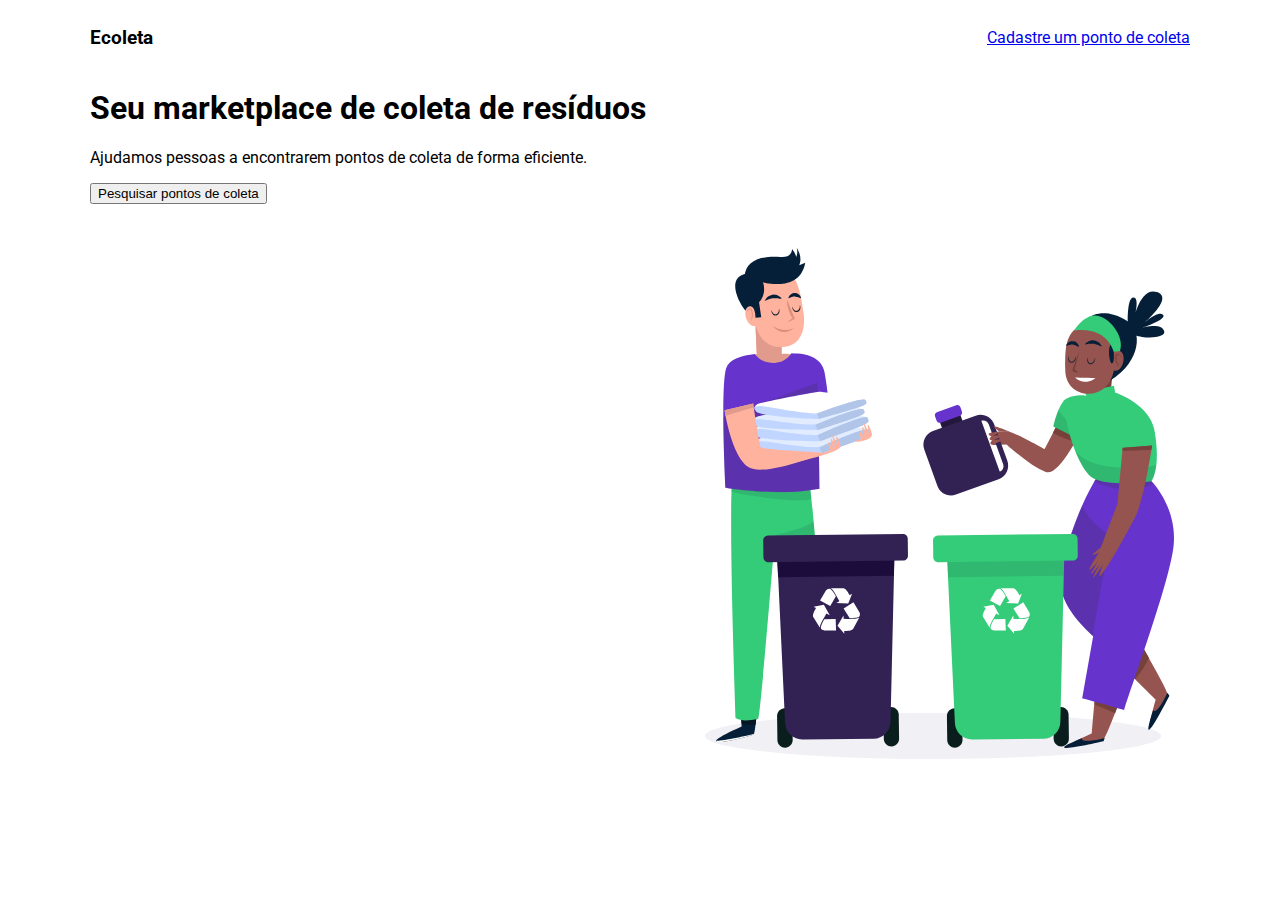
==== index.html @ e8df2c50 "first commit" ====
<!DOCTYPE html>
<html lang="pt-br">
<head>
  <link rel="preconnect" href="https://fonts.googleapis.com">
  <link rel="preconnect" href="https://fonts.gstatic.com" crossorigin>
  <meta charset="UTF-8">
  <meta http-equiv="X-UA-Compatible" content="IE=edge">
  <meta name="viewport" content="width=device-width, initial-scale=1.0">
  <title>Ecoleta</title>

  <link href="https://fonts.googleapis.com/css2?family=Roboto:wght@300;700&display=swap" rel="stylesheet">
  <link rel="stylesheet" href="/styles/main.css">

</head>
<body>

<div id="page-home">

  <div class="content">
    
      <header>
        <h3 class="red">Ecoleta</h3>
        <a href="http://google.com.br">Cadastre um ponto de coleta</a>
      </header>
      
      <h1 class="red">Seu marketplace de coleta de resíduos</h1>
      <p>Ajudamos pessoas a encontrarem pontos de coleta de forma eficiente.</p>
      <button>Pesquisar pontos de coleta</button>

  </div>

</div>

</body>
</html>
---- styles/main.css ----
@charset "UTF-8";

html {
  font-family: 'Roboto', sans-serif;
}

body {
  background: #ffa1u9;
}


#page-home {
  height: 100vh;
  background: url('../assets/home-background.svg') no-repeat;
  background-position: 35vw bottom;
}

#page-home .content {
  width: 90%;
  max-width: 1100px;

  margin: 0 auto;
}

#page-home header {
  display: flex;
  justify-content: space-between;
  align-items: center;
}
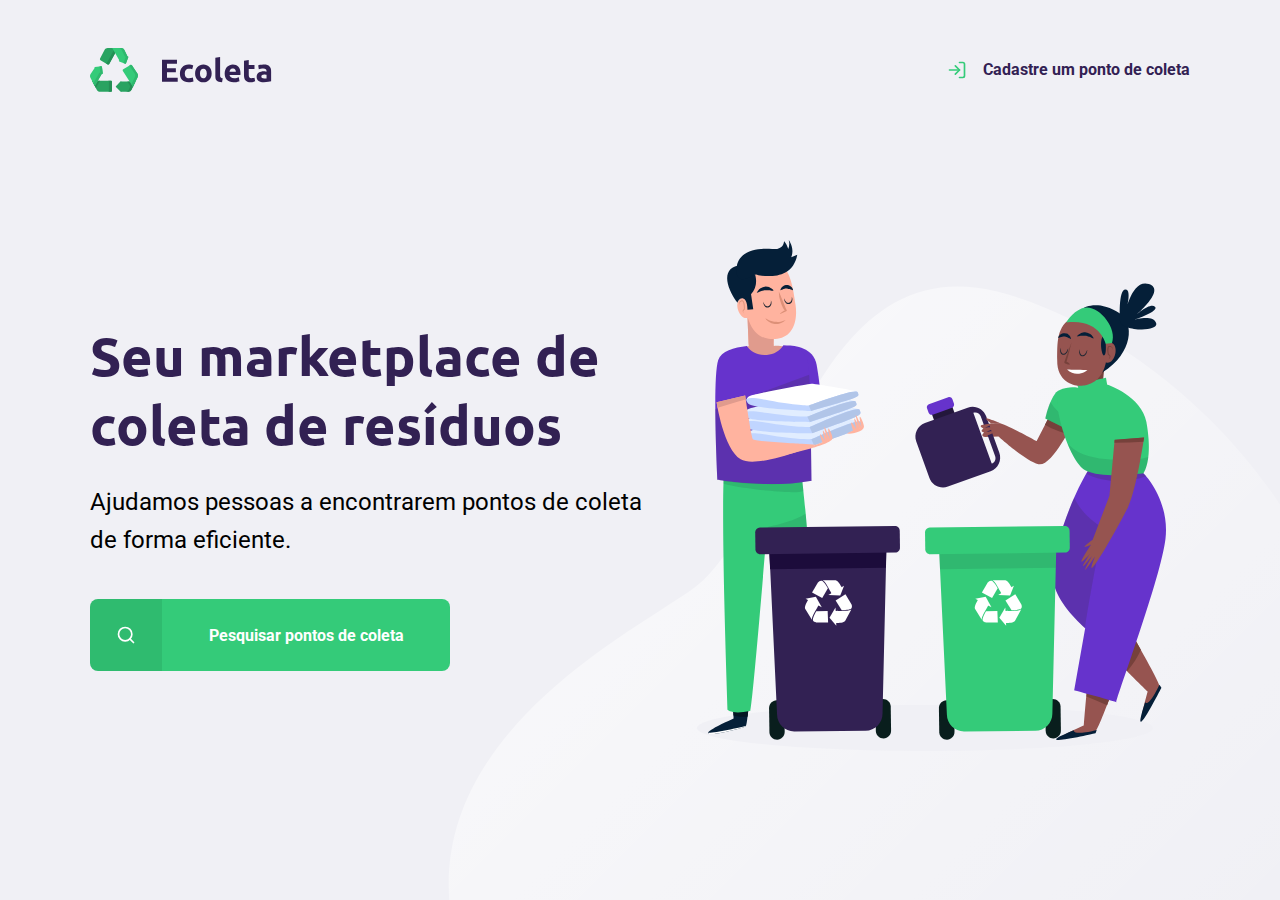
==== commit c8874b1f: "responsividade" ====
--- a/index.html
+++ b/index.html
@@ -6,30 +6,37 @@
   <meta charset="UTF-8">
   <meta http-equiv="X-UA-Compatible" content="IE=edge">
   <meta name="viewport" content="width=device-width, initial-scale=1.0">
+  <link rel="shortcut icon" href="./assets/baterias.svg" type="image/x-icon">
   <title>Ecoleta</title>
 
-  <link href="https://fonts.googleapis.com/css2?family=Roboto:wght@300;700&display=swap" rel="stylesheet">
+  <link href="https://fonts.googleapis.com/css2?family=Roboto&family=Ubuntu:wght@700&display=swap" rel="stylesheet">
   <link rel="stylesheet" href="/styles/main.css">
 
 </head>
 <body>
 
-<div id="page-home">
+  <div id="page-home"> <!-- Parei em 1:21:08 no video -->
 
-  <div class="content">
-    
+    <div class="content">
+      
       <header>
-        <h3 class="red">Ecoleta</h3>
-        <a href="http://google.com.br">Cadastre um ponto de coleta</a>
+        <img src="assets/logo.svg" alt="Logomarca">
+        <a href="http://google.com.br">
+          <span></span>
+          Cadastre um ponto de coleta</a>
       </header>
       
-      <h1 class="red">Seu marketplace de coleta de resíduos</h1>
-      <p>Ajudamos pessoas a encontrarem pontos de coleta de forma eficiente.</p>
-      <button>Pesquisar pontos de coleta</button>
+      <main>
+        
+        <h1>Seu marketplace de coleta de resíduos</h1>
 
+        <p>Ajudamos pessoas a encontrarem pontos de coleta de forma eficiente.</p>
+
+        <a href="#"><span></span><strong>Pesquisar pontos de coleta</strong></a>
+
+      </main>
+    
+    </div>
   </div>
-
-</div>
-
 </body>
 </html>--- a/styles/main.css
+++ b/styles/main.css
@@ -1,11 +1,31 @@
 @charset "UTF-8";
+
+:root {
+  --primary-color: #34cb79;
+  --title-color: #322153;
+}
+
+* {
+  margin: 0;
+  padding: 0;
+}
 
 html {
   font-family: 'Roboto', sans-serif;
 }
 
 body {
-  background: #ffa1u9;
+  background: #f0f0f5;
+  -webkit-font-smoothing: antialiased;
+}
+
+a {
+  text-decoration: none;
+}
+
+h1, h2, h3, h4, h5, h6 {
+  font-family: Ubuntu, sans-serif;
+  color: var(--title-color);
 }
 
 
@@ -18,13 +38,130 @@
 #page-home .content {
   width: 90%;
   max-width: 1100px;
+  height: 100%;
 
   margin: 0 auto;
+
+  display: flex;
+  flex-direction: column;
 }
 
 #page-home header {
+  margin-top: 48px;
+
   display: flex;
+  align-items: center;
   justify-content: space-between;
-  align-items: center;
 }
 
+#page-home header a {
+  display: flex;
+
+  color: var(--title-color);
+  font-weight: 700;
+}
+
+#page-home header a span {
+  margin-right: 16px;
+  display: flex;
+
+  background-image: url('../assets/log-in.svg');
+
+  width: 20px;
+  height: 20px;
+}
+
+#page-home main {
+  max-width: 560px;
+
+  flex: 1;
+
+  display: flex;
+  flex-direction: column;
+  justify-content: center;
+}
+
+#page-home main h1 {
+  font-size: 54px;
+  color: var(--title-color);
+}
+
+#page-home main p {
+  font-size: 24px;
+  line-height: 38px; 
+  margin-top: 24px;
+}
+
+#page-home main a {
+  width: 100%;
+  max-width: 360px;
+  height: 72px;
+
+  border-radius: 8px;
+
+  display: flex;
+  align-items: center;
+
+  margin-top: 40px;
+
+  background: var(--primary-color);
+
+  transition: 400ms;
+
+}
+
+#page-home main a:hover {
+  background-color: #2fb86c;
+}
+
+#page-home main a span {
+  width: 72px;
+  height: 72px;
+
+  border-top-left-radius: 8px;
+  border-bottom-left-radius: 8px;
+
+  background-color: rgba(0, 0, 0, 0.08);
+
+  display: flex;
+  align-items: center;
+  justify-content: center;
+}
+
+#page-home main a span::after {
+  content: "";
+  background-image: url("../assets/search.svg");
+
+  width: 20px;
+  height: 20px;
+}
+
+#page-home main a strong {
+  color: white;
+
+  flex: 1;
+  text-align: center;
+}
+
+@media (max-width: 930px) {
+  #page-home {
+    background-position-x: 70vw;
+  }
+
+  #page-home .content {
+    align-items: center;
+    text-align: center;
+  }
+
+  #page-home header a {
+    position: absolute;
+    bottom: 48px;
+
+    left: 50%;
+    transform: translateX(-50%);
+  }
+
+  #page-home main {
+    align-items: center;
+  }
+}
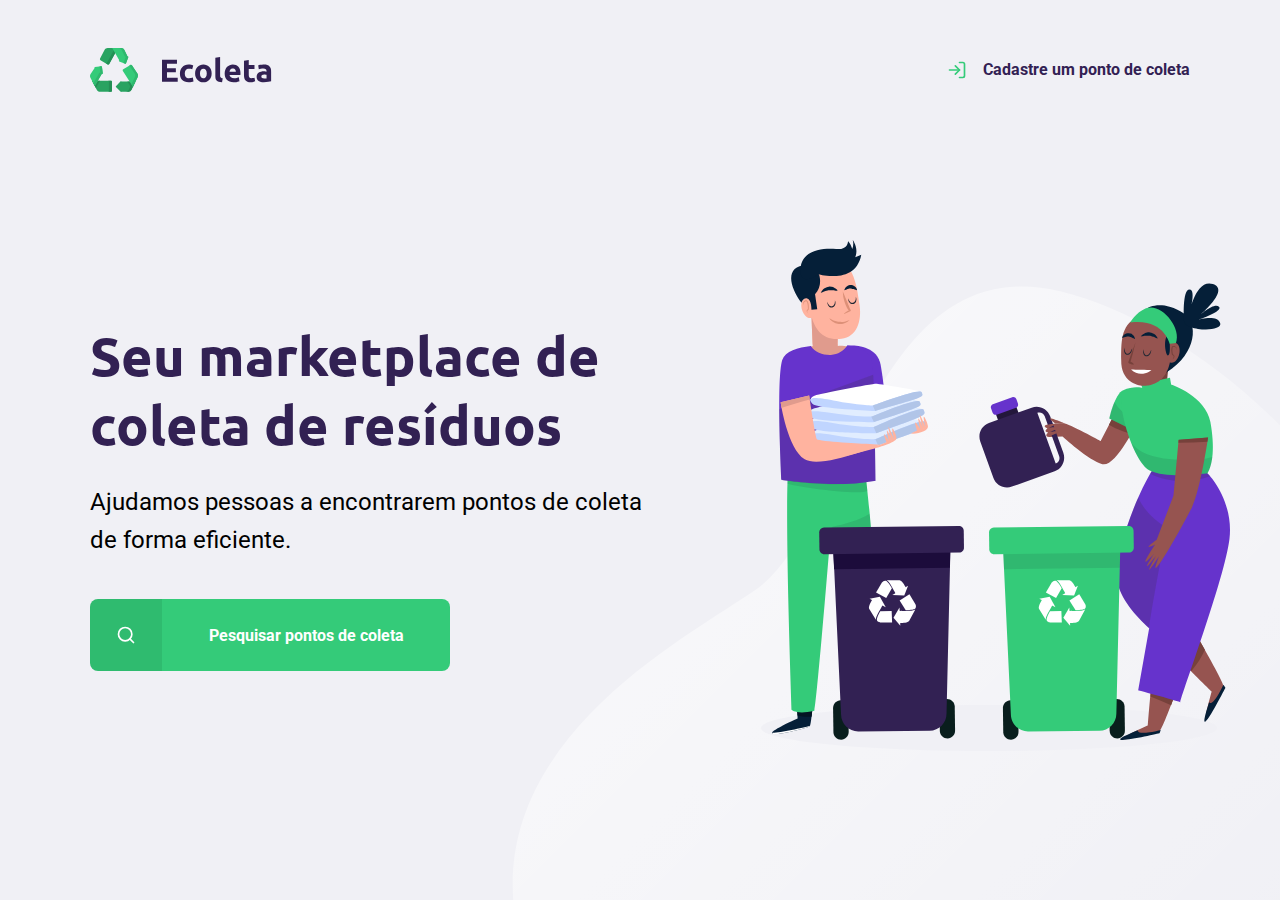
==== commit ccf20de9: "Consumindo API" ====
--- a/index.html
+++ b/index.html
@@ -11,17 +11,19 @@
 
   <link href="https://fonts.googleapis.com/css2?family=Roboto&family=Ubuntu:wght@700&display=swap" rel="stylesheet">
   <link rel="stylesheet" href="/styles/main.css">
+  <link rel="stylesheet" href="/styles/home.css">
+  <link rel="stylesheet" href="/styles/responsive.css">
 
 </head>
 <body>
 
-  <div id="page-home"> <!-- Parei em 1:21:08 no video -->
+  <div id="page-home">
 
     <div class="content">
       
       <header>
         <img src="assets/logo.svg" alt="Logomarca">
-        <a href="http://google.com.br">
+        <a href="/create-point.html">
           <span></span>
           Cadastre um ponto de coleta</a>
       </header>
--- a/styles/main.css
+++ b/styles/main.css
@@ -29,139 +29,3 @@
 }
 
 
-#page-home {
-  height: 100vh;
-  background: url('../assets/home-background.svg') no-repeat;
-  background-position: 35vw bottom;
-}
-
-#page-home .content {
-  width: 90%;
-  max-width: 1100px;
-  height: 100%;
-
-  margin: 0 auto;
-
-  display: flex;
-  flex-direction: column;
-}
-
-#page-home header {
-  margin-top: 48px;
-
-  display: flex;
-  align-items: center;
-  justify-content: space-between;
-}
-
-#page-home header a {
-  display: flex;
-
-  color: var(--title-color);
-  font-weight: 700;
-}
-
-#page-home header a span {
-  margin-right: 16px;
-  display: flex;
-
-  background-image: url('../assets/log-in.svg');
-
-  width: 20px;
-  height: 20px;
-}
-
-#page-home main {
-  max-width: 560px;
-
-  flex: 1;
-
-  display: flex;
-  flex-direction: column;
-  justify-content: center;
-}
-
-#page-home main h1 {
-  font-size: 54px;
-  color: var(--title-color);
-}
-
-#page-home main p {
-  font-size: 24px;
-  line-height: 38px; 
-  margin-top: 24px;
-}
-
-#page-home main a {
-  width: 100%;
-  max-width: 360px;
-  height: 72px;
-
-  border-radius: 8px;
-
-  display: flex;
-  align-items: center;
-
-  margin-top: 40px;
-
-  background: var(--primary-color);
-
-  transition: 400ms;
-
-}
-
-#page-home main a:hover {
-  background-color: #2fb86c;
-}
-
-#page-home main a span {
-  width: 72px;
-  height: 72px;
-
-  border-top-left-radius: 8px;
-  border-bottom-left-radius: 8px;
-
-  background-color: rgba(0, 0, 0, 0.08);
-
-  display: flex;
-  align-items: center;
-  justify-content: center;
-}
-
-#page-home main a span::after {
-  content: "";
-  background-image: url("../assets/search.svg");
-
-  width: 20px;
-  height: 20px;
-}
-
-#page-home main a strong {
-  color: white;
-
-  flex: 1;
-  text-align: center;
-}
-
-@media (max-width: 930px) {
-  #page-home {
-    background-position-x: 70vw;
-  }
-
-  #page-home .content {
-    align-items: center;
-    text-align: center;
-  }
-
-  #page-home header a {
-    position: absolute;
-    bottom: 48px;
-
-    left: 50%;
-    transform: translateX(-50%);
-  }
-
-  #page-home main {
-    align-items: center;
-  }
-}
--- a/styles/home.css
+++ b/styles/home.css
@@ -0,0 +1,113 @@
+#page-home {
+  height: 100vh;
+  background: url('../assets/home-background.svg') no-repeat;
+  background-position: 40vw bottom;
+}
+
+#page-home .content {
+  width: 90%;
+  max-width: 1100px;
+  height: 100%;
+
+  margin: 0 auto;
+
+  display: flex;
+  flex-direction: column;
+}
+
+#page-home header {
+  margin-top: 48px;
+
+  display: flex;
+  align-items: center;
+  justify-content: space-between;
+}
+
+#page-home header a {
+  display: flex;
+
+  color: var(--title-color);
+  font-weight: 700;
+}
+
+#page-home header a span {
+  margin-right: 16px;
+  display: flex;
+
+  background-image: url('../assets/log-in.svg');
+
+  width: 20px;
+  height: 20px;
+}
+
+#page-home main {
+  max-width: 560px;
+
+  flex: 1;
+
+  display: flex;
+  flex-direction: column;
+  justify-content: center;
+}
+
+#page-home main h1 {
+  font-size: 54px;
+  color: var(--title-color);
+}
+
+#page-home main p {
+  font-size: 24px;
+  line-height: 38px; 
+  margin-top: 24px;
+}
+
+#page-home main a {
+  width: 100%;
+  max-width: 360px;
+  height: 72px;
+
+  border-radius: 8px;
+
+  display: flex;
+  align-items: center;
+
+  margin-top: 40px;
+
+  background: var(--primary-color);
+
+  transition: 400ms;
+
+}
+
+#page-home main a:hover {
+  background-color: #2fb86c;
+}
+
+#page-home main a span {
+  width: 72px;
+  height: 72px;
+
+  border-top-left-radius: 8px;
+  border-bottom-left-radius: 8px;
+
+  background-color: rgba(0, 0, 0, 0.08);
+
+  display: flex;
+  align-items: center;
+  justify-content: center;
+}
+
+#page-home main a span::after {
+  content: "";
+  background-image: url("../assets/search.svg");
+
+  width: 20px;
+  height: 20px;
+}
+
+#page-home main a strong {
+  color: white;
+
+  flex: 1;
+  text-align: center;
+}--- a/styles/responsive.css
+++ b/styles/responsive.css
@@ -0,0 +1,34 @@
+@media (max-width: 930px) {
+  #page-home {
+    background-position-x: 70vw;
+  }
+
+  #page-home .content {
+    align-items: center;
+    text-align: center;
+  }
+
+  #page-home header a {
+    position: absolute;
+    bottom: 48px;
+
+    left: 50%;
+    transform: translateX(-50%);
+  }
+
+  #page-home main {
+    align-items: center;
+  }
+}
+
+@media (min-width: 1700px) {
+  #page-home {
+    background-position-x: 40vw;
+  }
+}
+
+@media (max-height: 760px) {
+  #page-home {
+    background-position-y: 200px;
+  }
+}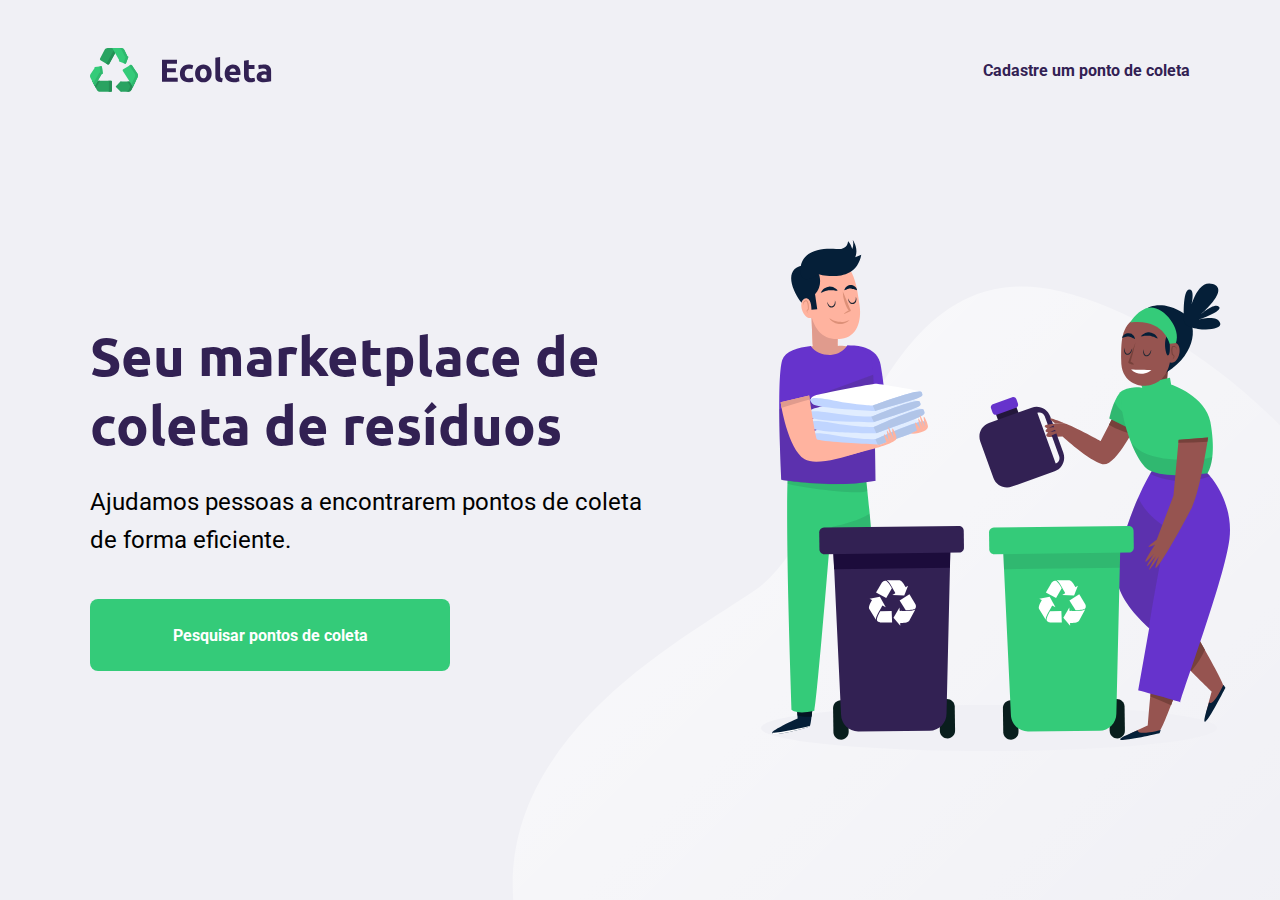
==== commit 01c57b76: "fix:fixing to appear as images on github pages" ====
--- a/index.html
+++ b/index.html
@@ -10,9 +10,9 @@
   <title>Ecoleta</title>
 
   <link href="https://fonts.googleapis.com/css2?family=Roboto&family=Ubuntu:wght@700&display=swap" rel="stylesheet">
-  <link rel="stylesheet" href="/styles/main.css">
-  <link rel="stylesheet" href="/styles/home.css">
-  <link rel="stylesheet" href="/styles/responsive.css">
+  <link rel="stylesheet" href="./styles/main.css">
+  <link rel="stylesheet" href="./styles/home.css">
+  <link rel="stylesheet" href="./styles/responsive.css">
 
 </head>
 <body>
@@ -22,9 +22,8 @@
     <div class="content">
       
       <header>
-        <img src="assets/logo.svg" alt="Logomarca">
-        <a href="/create-point.html">
-          <span></span>
+        <img src="./assets/logo.svg" alt="Logomarca">
+        <a href="./create-point.html">
           Cadastre um ponto de coleta</a>
       </header>
       
@@ -34,7 +33,7 @@
 
         <p>Ajudamos pessoas a encontrarem pontos de coleta de forma eficiente.</p>
 
-        <a href="#"><span></span><strong>Pesquisar pontos de coleta</strong></a>
+        <a href="#"><strong>Pesquisar pontos de coleta</strong></a>
 
       </main>
     
